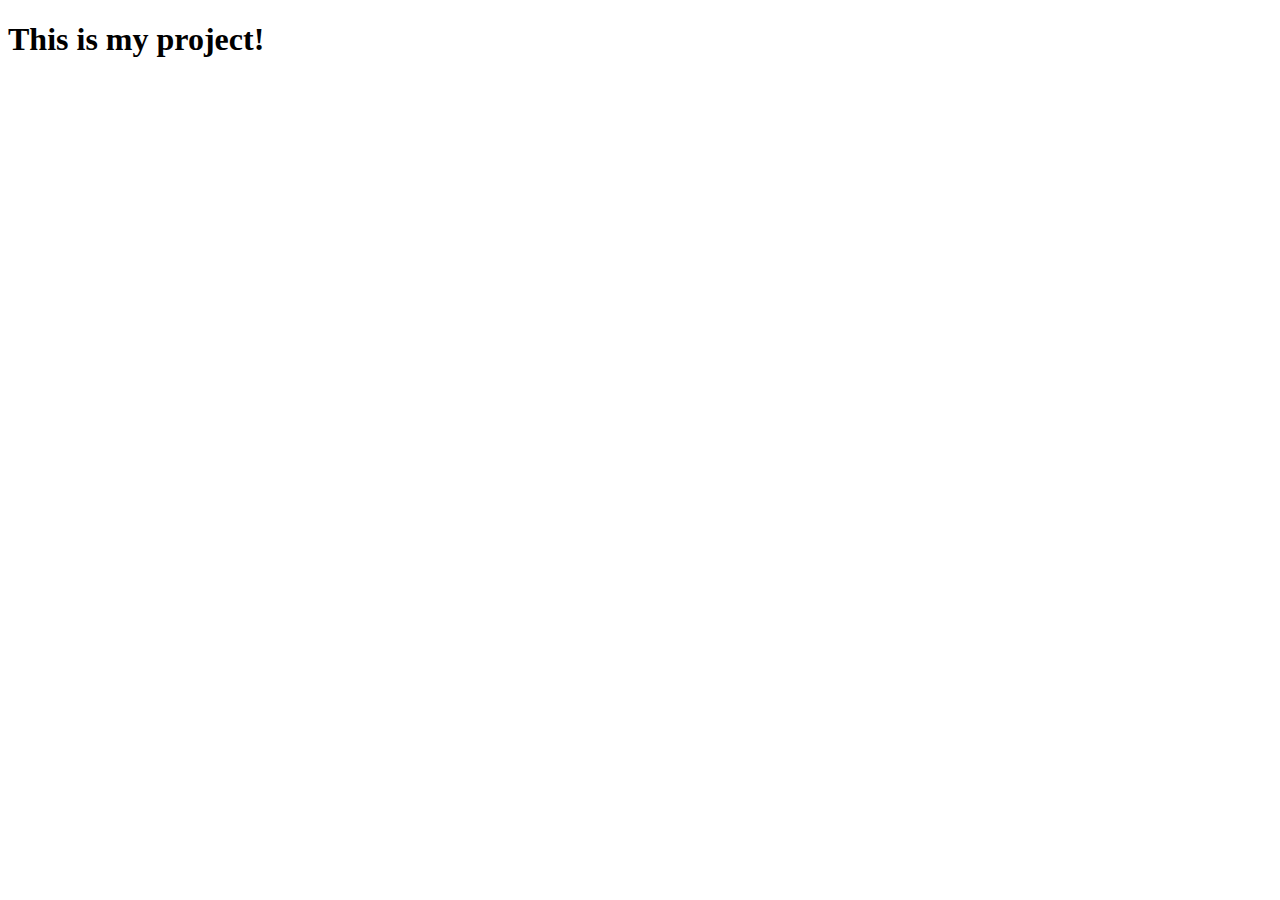
==== index.html @ bfaab8ca "First commit" ====
<!doctype HTML>
<html lang="en">
  <head>
    <meta charset="utf-8">
    <title>My JavaScripting Master's Student Project</title>
  </head>
  <body>
    <h1>This is my project!</h1>
    <script src="script.js"></script>
  </body>
</html>
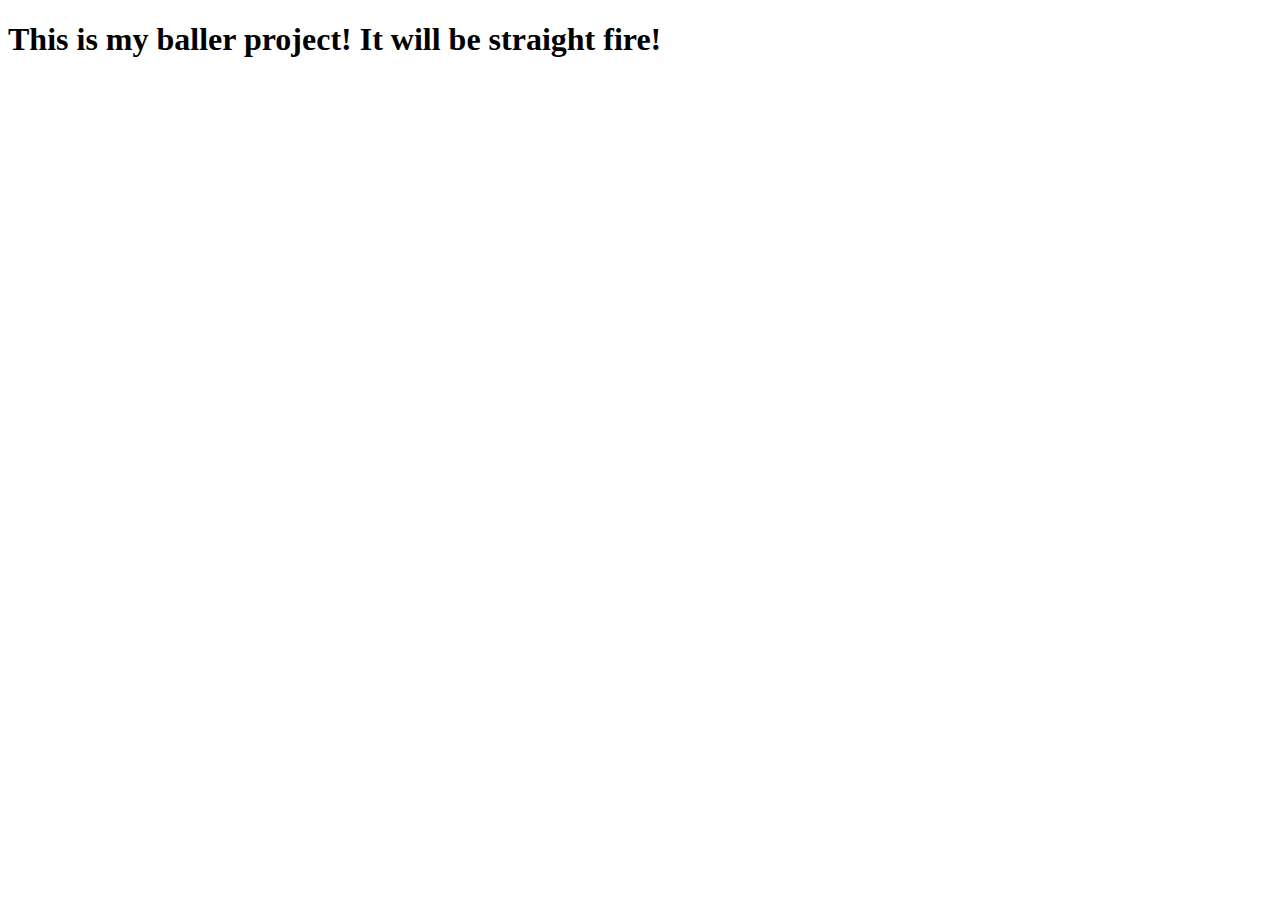
==== commit 888582bc: "Edit to H1" ====
--- a/index.html
+++ b/index.html
@@ -5,7 +5,7 @@
     <title>My JavaScripting Master's Student Project</title>
   </head>
   <body>
-    <h1>This is my project!</h1>
+    <h1>This is my baller project! It will be straight fire!</h1>
     <script src="script.js"></script>
   </body>
 </html>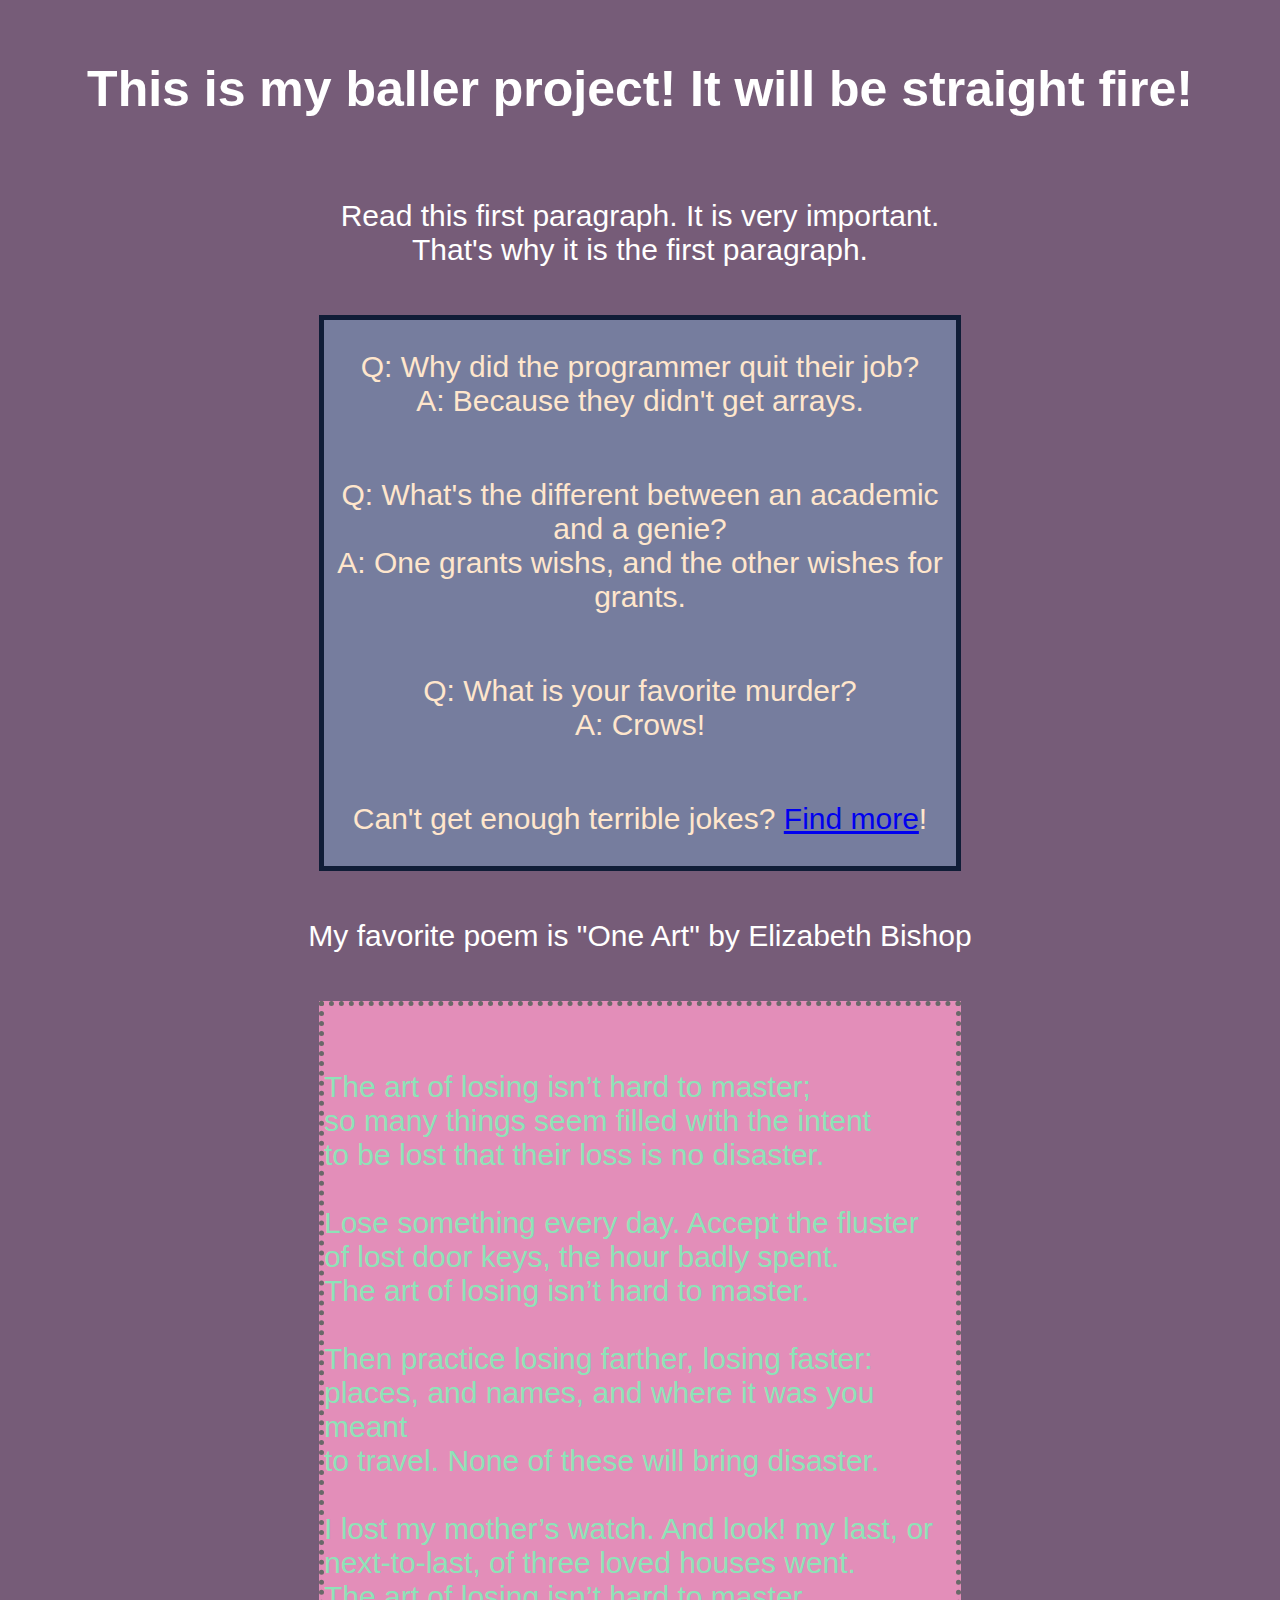
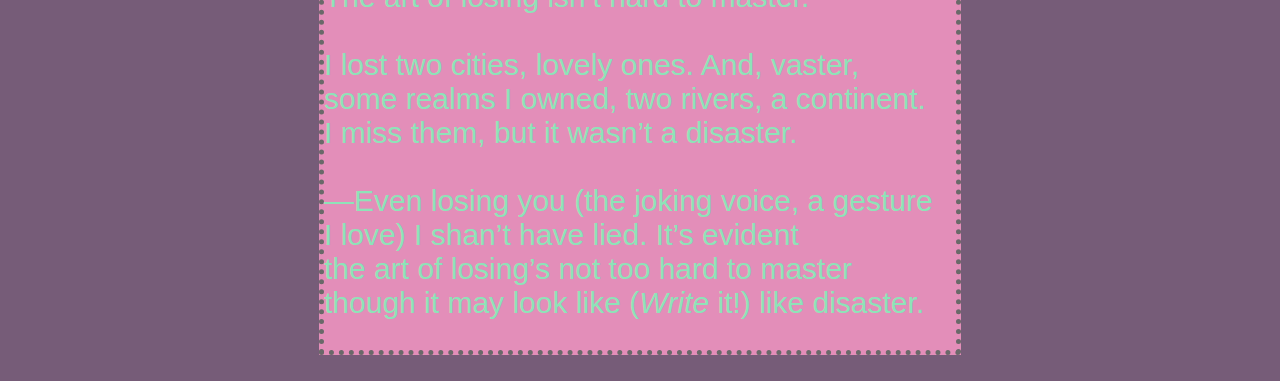
==== commit bb9db509: "Edits from Chapter 8" ====
--- a/index.html
+++ b/index.html
@@ -2,10 +2,53 @@
 <html lang="en">
   <head>
     <meta charset="utf-8">
+    <link rel="stylesheet" href="styles.css">
     <title>My JavaScripting Master's Student Project</title>
   </head>
   <body>
-    <h1>This is my baller project! It will be straight fire!</h1>
+    <div class="formatText">
+      <h1>This is my baller project! It will be straight fire!</h1>
+      <p>Read this first paragraph. It is very important.
+        That's why it is the first paragraph.</p>
+      <section id="joke">
+        <p> Q: Why did the programmer quit their job?
+          A: Because they didn't get arrays.</p>
+        <P>Q: What's the different between an academic and a genie?
+          A: One grants wishs, and the other wishes for grants.</P>
+        <p>Q: What is your favorite murder?
+          A: Crows!</p>
+        <p>Can't get enough terrible jokes? <a href="https://www.boredpanda.com/funny-bad-jokes/">Find more</a>!</p>
+        </section>
+        <p>My favorite poem is "One Art" by Elizabeth Bishop</p>
+        <section id="poem">
+          <p>
+            The art of losing isn’t hard to master;
+            so many things seem filled with the intent
+            to be lost that their loss is no disaster.
+
+            Lose something every day. Accept the fluster
+            of lost door keys, the hour badly spent.
+            The art of losing isn’t hard to master.
+
+            Then practice losing farther, losing faster:
+            places, and names, and where it was you meant
+            to travel. None of these will bring disaster.
+
+            I lost my mother’s watch. And look! my last, or
+            next-to-last, of three loved houses went.
+            The art of losing isn’t hard to master.
+
+            I lost two cities, lovely ones. And, vaster,
+            some realms I owned, two rivers, a continent.
+            I miss them, but it wasn’t a disaster.
+
+            —Even losing you (the joking voice, a gesture
+            I love) I shan’t have lied. It’s evident
+            the art of losing’s not too hard to master
+            though it may look like (<i>Write</i> it!) like disaster.  
+          </p>
+        </section>
+    </div>
     <script src="script.js"></script>
   </body>
 </html>--- a/styles.css
+++ b/styles.css
@@ -0,0 +1,43 @@
+body {
+    background-color: rgb(118, 92, 120);
+}
+
+h1 {
+    font-size: 50px;
+    font-weight: bold;
+}
+
+p {
+    font-size: 30px;
+}
+
+.formatText {
+    color: rgb(255, 255, 255);
+    text-align: center;
+    font-family: 'Roboto', sans-serif;
+    white-space: pre-line;
+}
+
+#joke {
+    border: 5px solid rgb(16, 29, 55);
+    background-color: rgb(118, 125, 158);
+    display: flex;
+    flex-direction: column;
+    justify-content: center;
+    align-items: center;
+    width: 50%;
+    margin: 0 auto;
+    color: rgb(255, 230, 204);
+}
+
+#poem {
+    border: 5px dotted rgb(105, 105, 105);
+    background-color: rgb(227, 142, 185);
+    display: flex;
+    flex-direction: center;
+    align-items: left;
+    text-align: left;
+    width: 50%;
+    margin: 0 auto;
+    color: rgb(142, 227, 184)
+}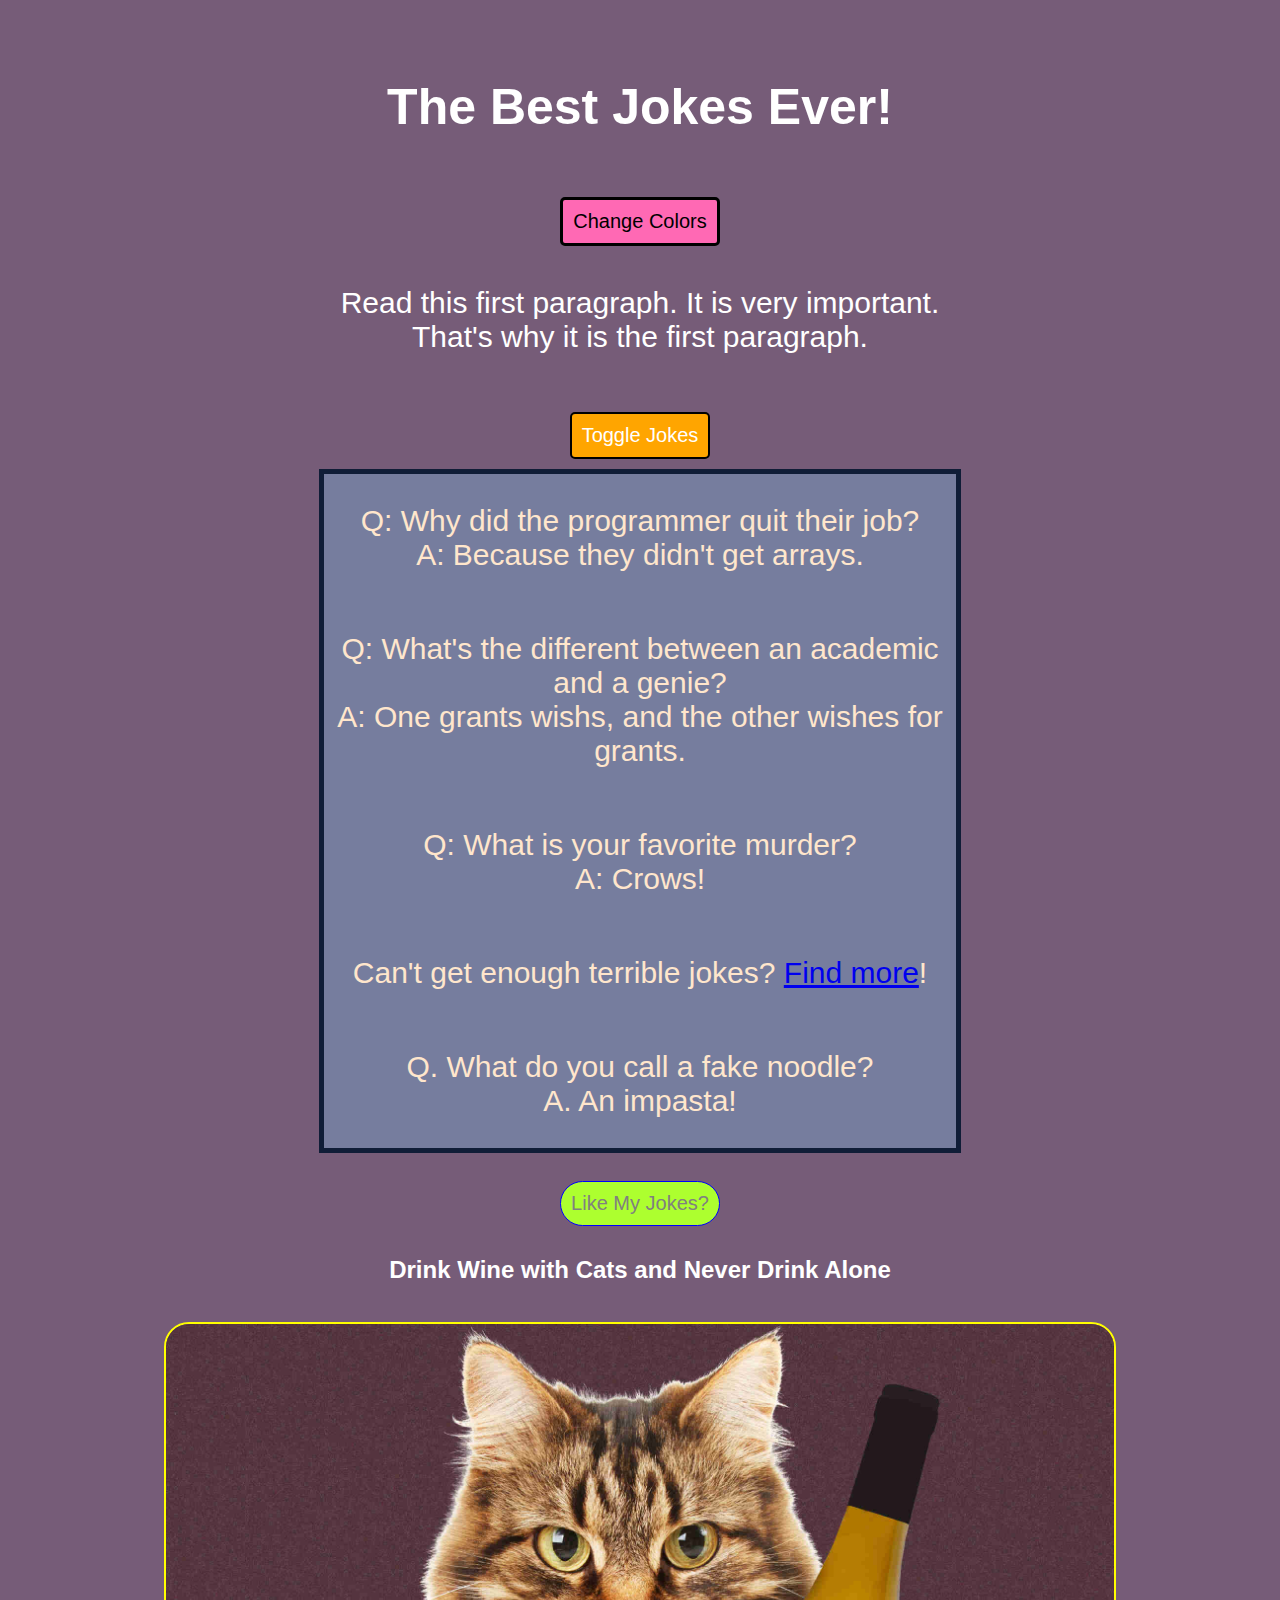
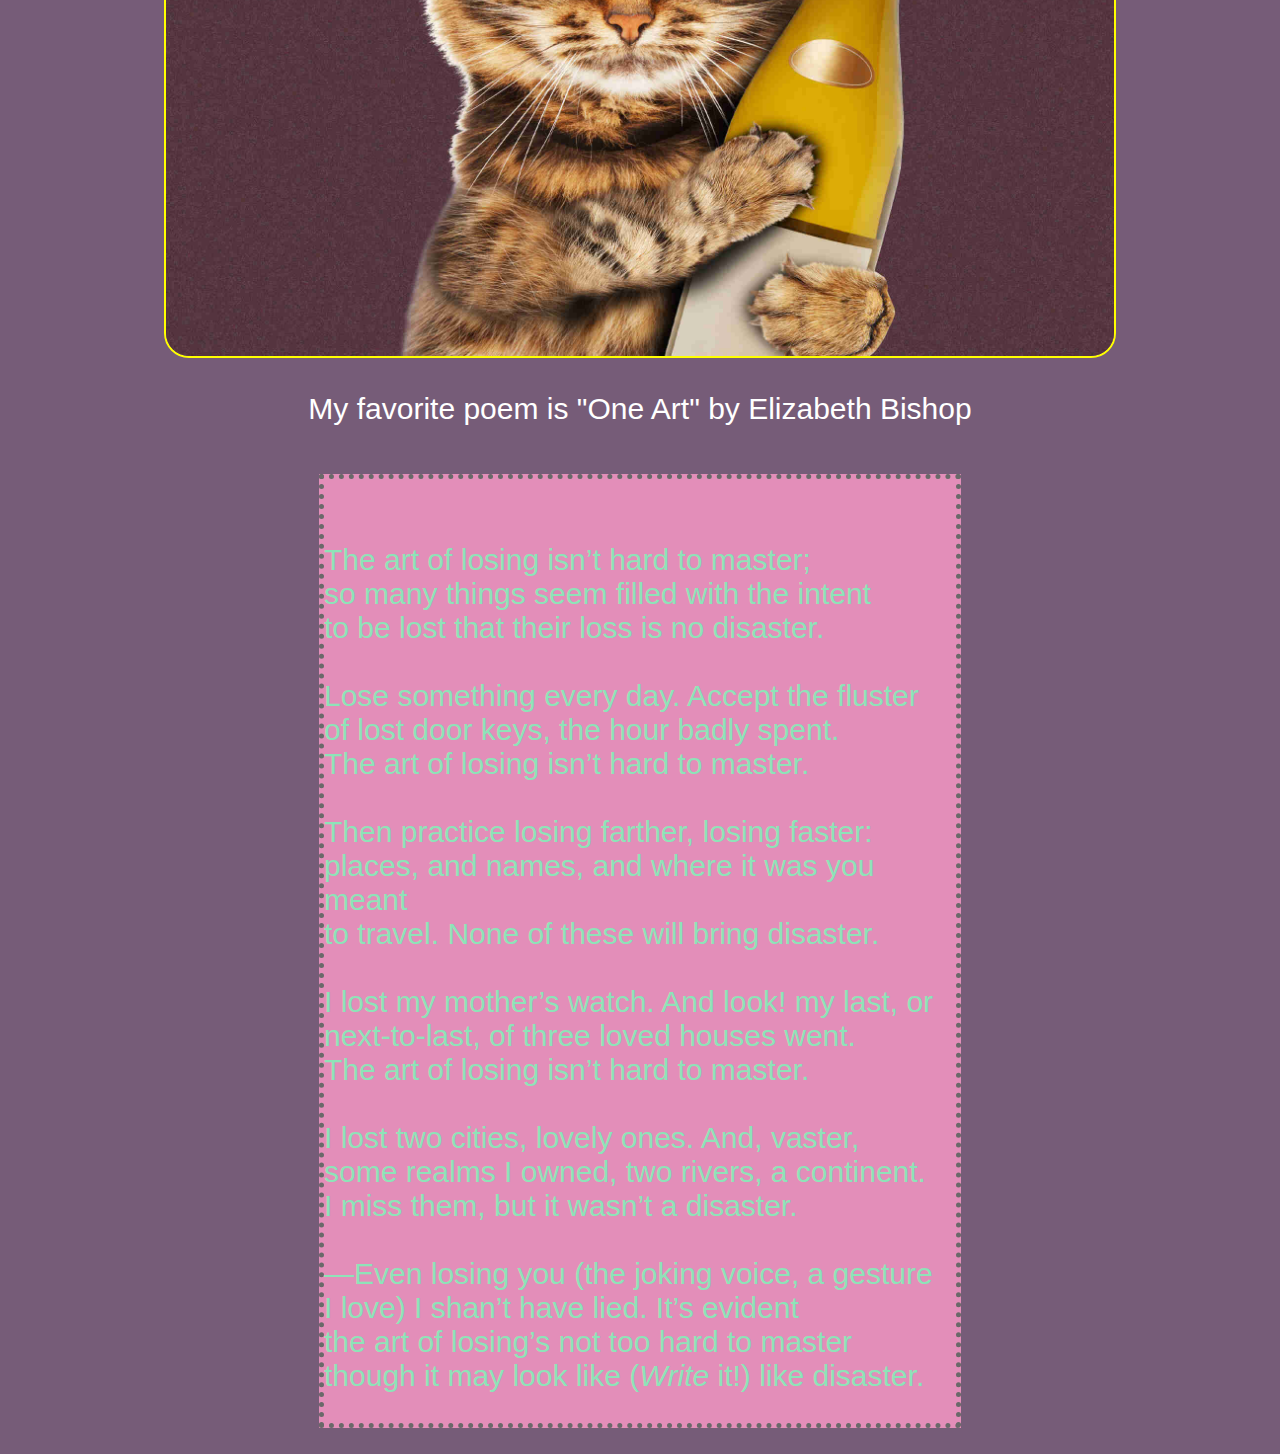
==== commit d69d0803: "Edits from Chapter 9" ====
--- a/index.html
+++ b/index.html
@@ -7,9 +7,12 @@
   </head>
   <body>
     <div class="formatText">
-      <h1>This is my baller project! It will be straight fire!</h1>
+      <h1 id="noShow">This is my baller project! It will be straight fire!</h1>
+      <h1>Bad Jokes Galore!</h1>
+      <button id="changeColors">Change Colors</button>
       <p>Read this first paragraph. It is very important.
         That's why it is the first paragraph.</p>
+      <button id="toggleJokes">Toggle Jokes</button>
       <section id="joke">
         <p> Q: Why did the programmer quit their job?
           A: Because they didn't get arrays.</p>
@@ -19,6 +22,9 @@
           A: Crows!</p>
         <p>Can't get enough terrible jokes? <a href="https://www.boredpanda.com/funny-bad-jokes/">Find more</a>!</p>
         </section>
+       <button id="likeJokes">Like My Jokes?</button> 
+        <h2>Drink Wine with Cats and Never Drink Alone</h2>
+        <img class="small" alt="Cats" src="catwine.jpeg"/>
         <p>My favorite poem is "One Art" by Elizabeth Bishop</p>
         <section id="poem">
           <p>
@@ -49,6 +55,7 @@
           </p>
         </section>
     </div>
+    <script src="https://code.jquery.com/jquery-3.6.0.min.js"></script>
     <script src="script.js"></script>
   </body>
 </html>--- a/styles.css
+++ b/styles.css
@@ -40,4 +40,41 @@
     width: 50%;
     margin: 0 auto;
     color: rgb(142, 227, 184)
+}
+
+#toggleJokes {
+    background-color: orange;
+    color: white;
+    font-size: 20px;
+    border: 1px solid white;
+    border-radius: 5px;
+    padding: 10px;
+    margin: 10px;
+}
+
+#likeJokes {
+    background-color: greenyellow;
+    color: gray;
+    font-size: 20px;
+    border: 1px solid blue;
+    border-radius: 25px;
+    padding: 10px;
+    margin: 10px;
+}
+
+.small {
+    max-width: 75%;
+    height: auto;
+    border-radius: 25px;
+    border: 2px solid yellow;
+}
+
+#changeColors {
+    background-color: hotpink;
+    color: black;
+    font-size: 20px;
+    border: 3px solid black;
+    border-radius: 5px;
+    padding: 10px;
+    margin: 10px;
 }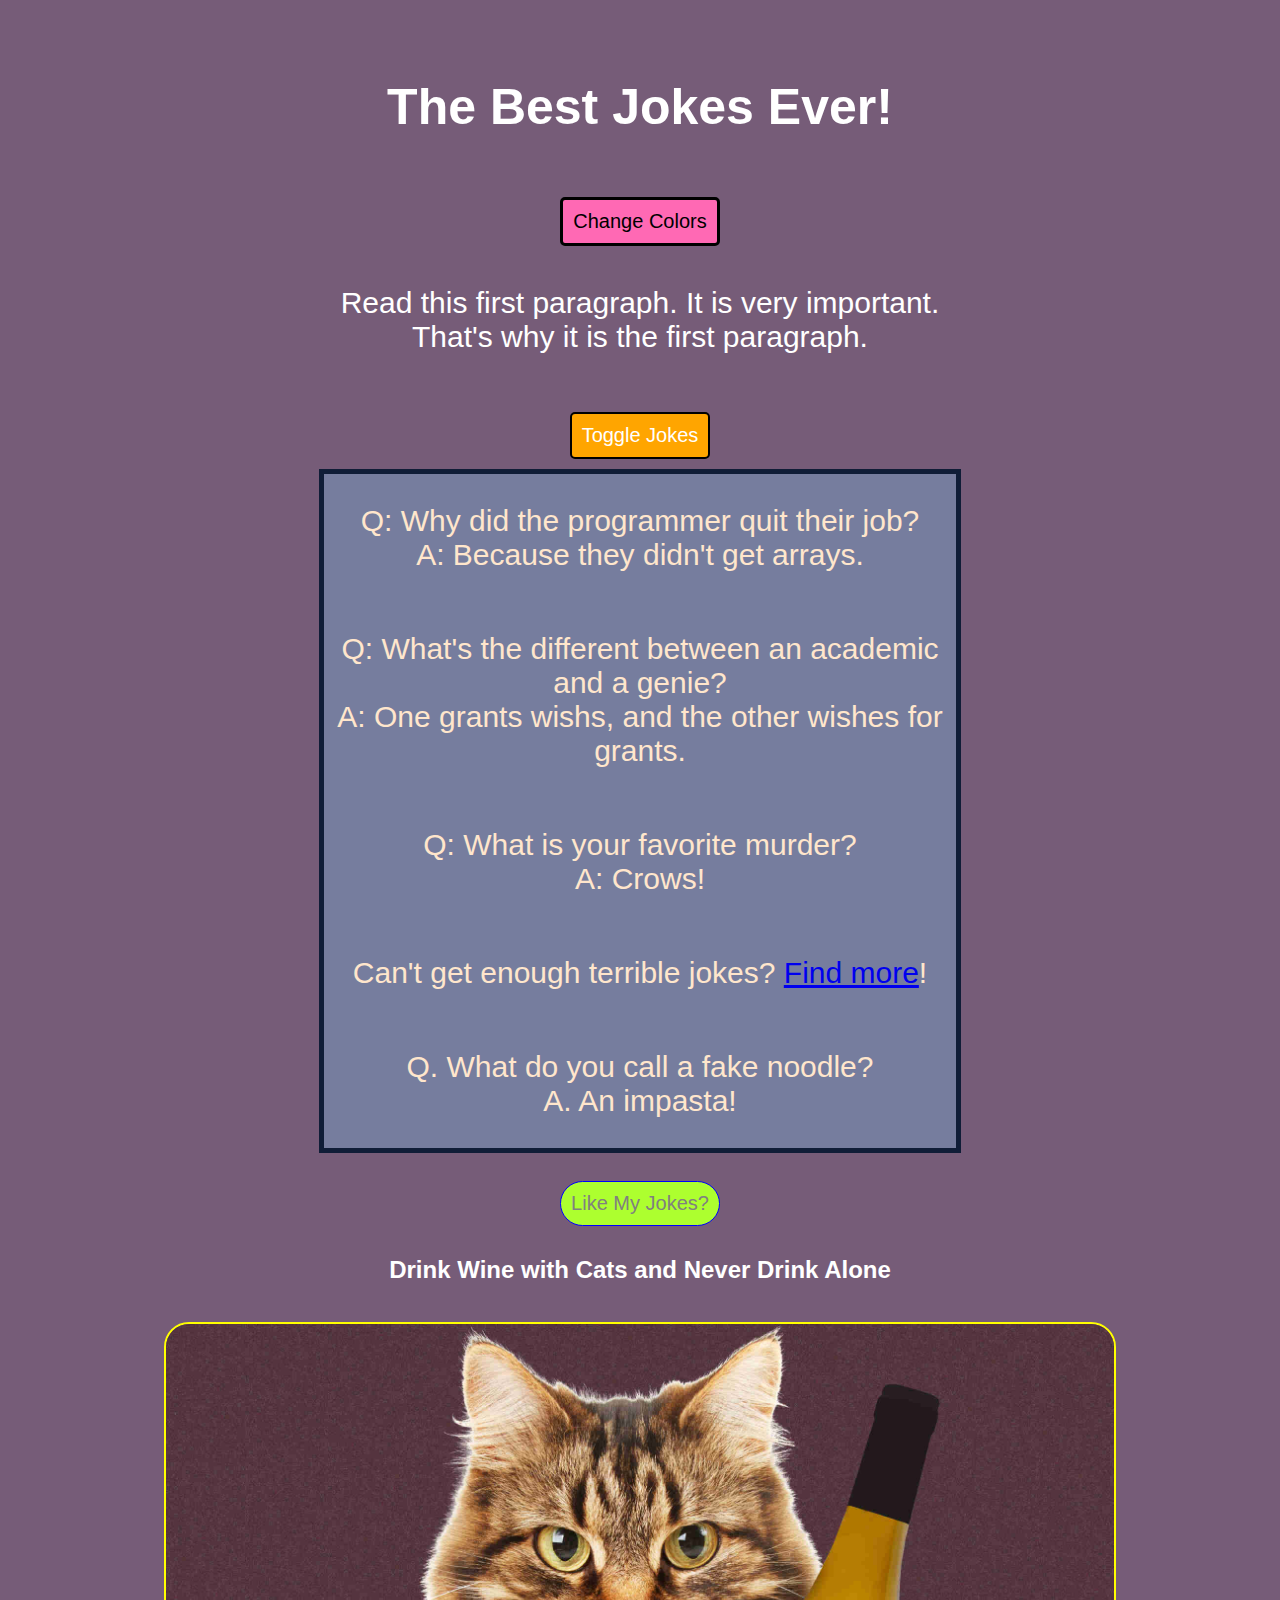
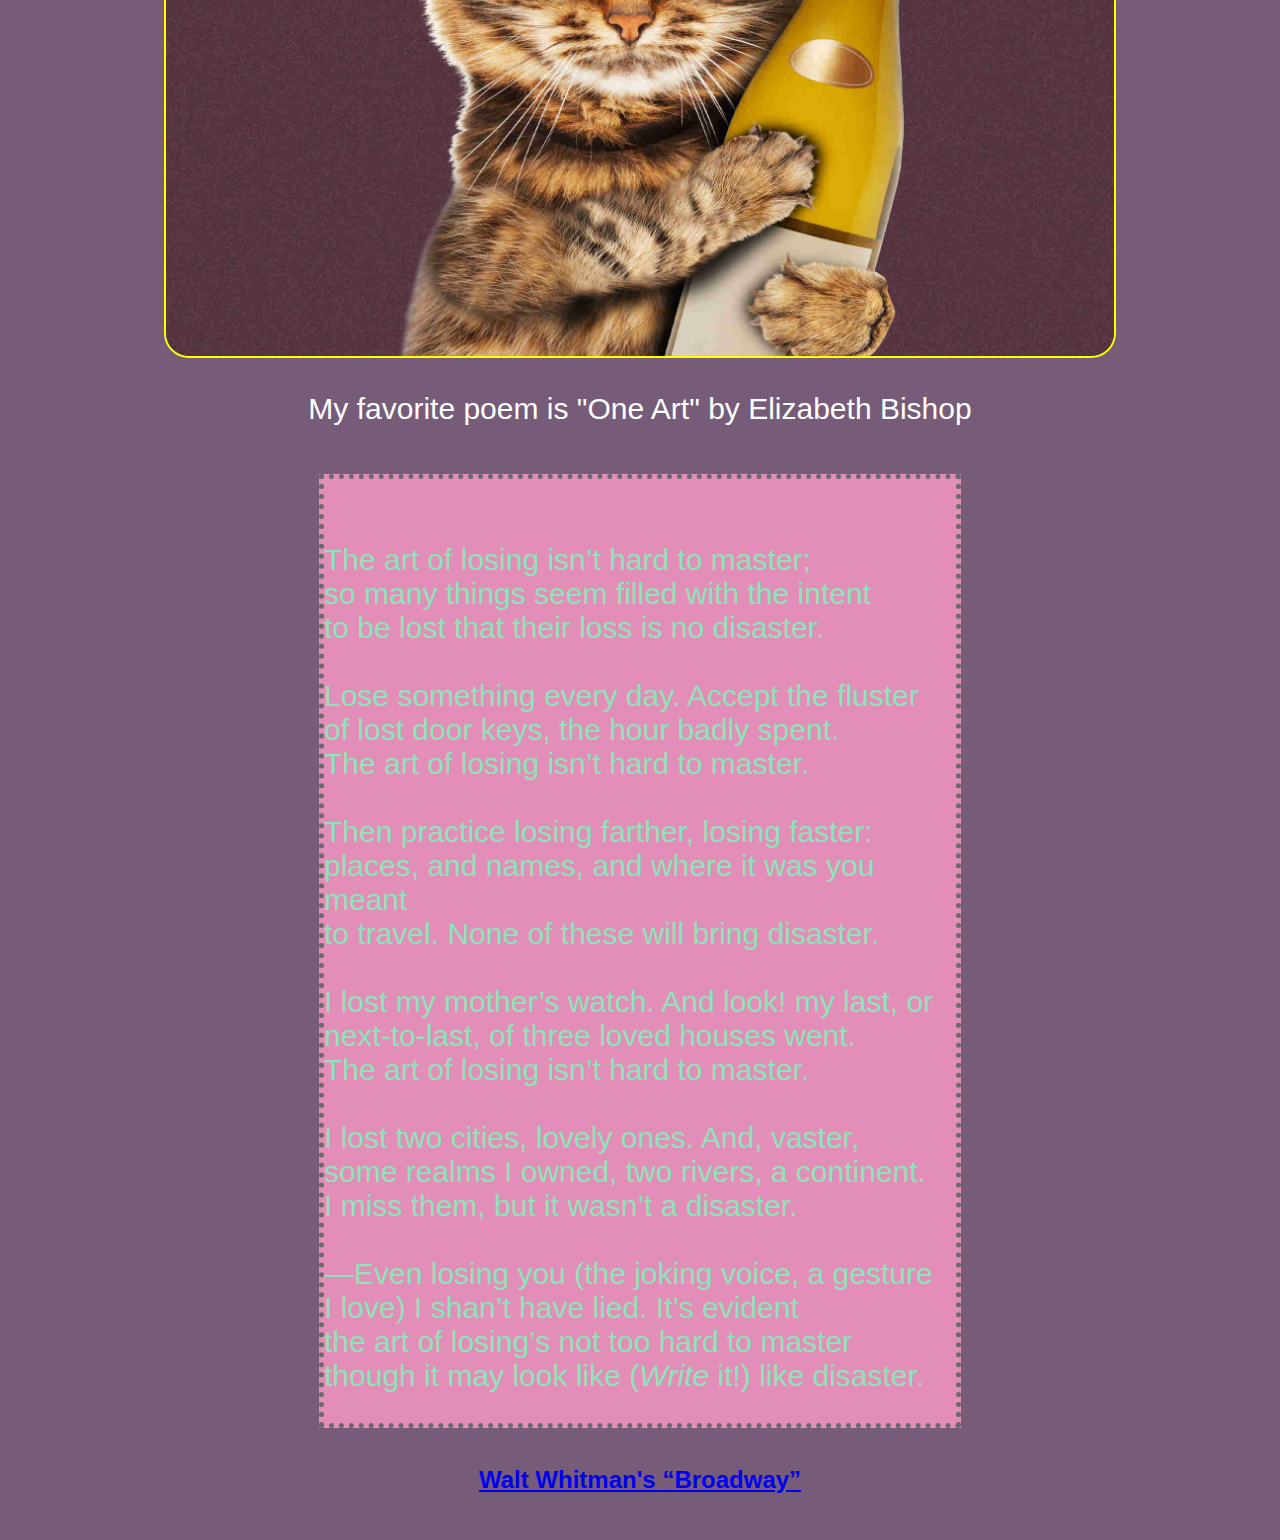
==== commit edd075cd: "Edits and challenges from Chapter 10" ====
--- a/index.html
+++ b/index.html
@@ -24,7 +24,7 @@
         </section>
        <button id="likeJokes">Like My Jokes?</button> 
         <h2>Drink Wine with Cats and Never Drink Alone</h2>
-        <img class="small" alt="Cats" src="catwine.jpeg"/>
+        <img class="small" alt="Cats" src="catwine.jpeg" alt="Cat holding a bottle of wine"/>
         <p>My favorite poem is "One Art" by Elizabeth Bishop</p>
         <section id="poem">
           <p>
@@ -54,7 +54,8 @@
             though it may look like (<i>Write</i> it!) like disaster.  
           </p>
         </section>
-    </div>
+        <h2><a href="poem.html">Walt Whitman's <q>Broadway</q></a></h2>
+      </div>
     <script src="https://code.jquery.com/jquery-3.6.0.min.js"></script>
     <script src="script.js"></script>
   </body>
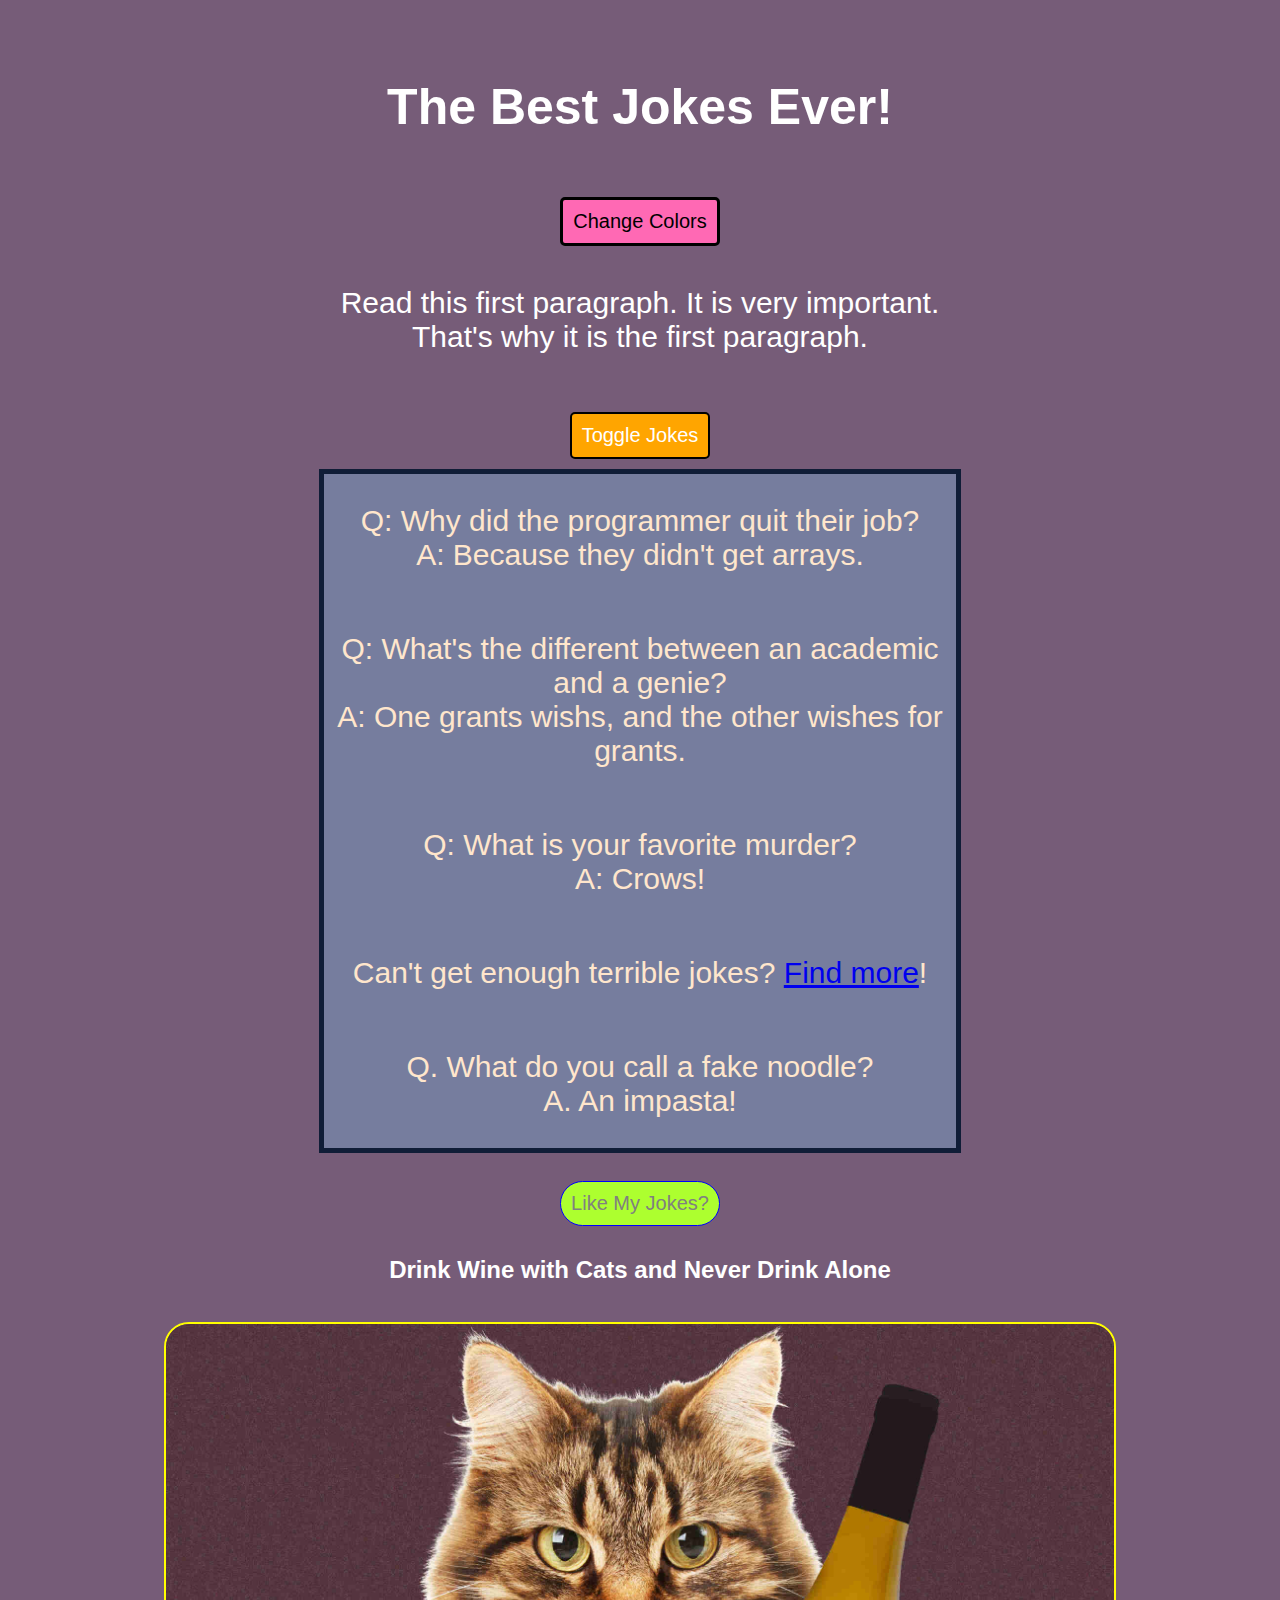
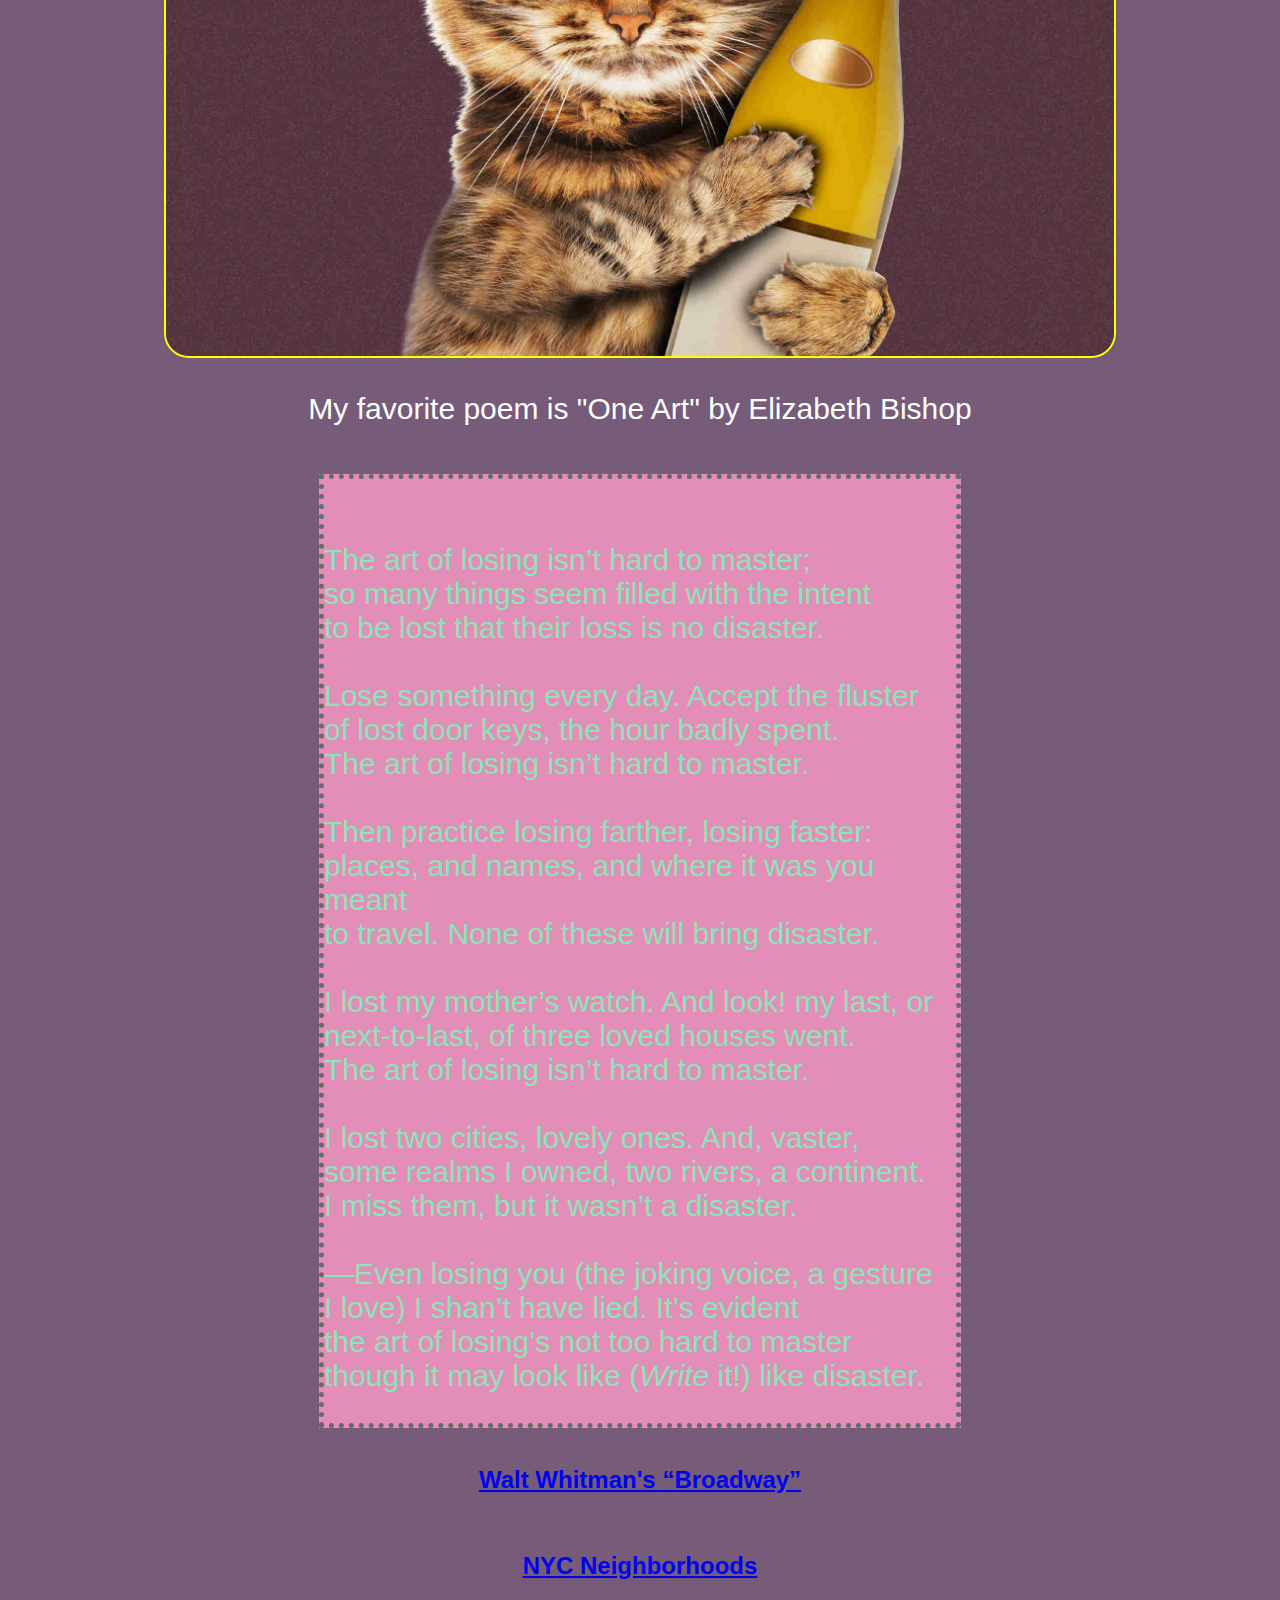
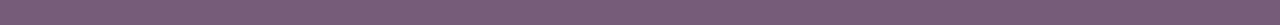
==== commit 95163569: "Edits and challenges from Chapters 12 and 13" ====
--- a/index.html
+++ b/index.html
@@ -55,6 +55,7 @@
           </p>
         </section>
         <h2><a href="poem.html">Walt Whitman's <q>Broadway</q></a></h2>
+        <h2><a href="nyc-data.html">NYC Neighborhoods</a></h2>
       </div>
     <script src="https://code.jquery.com/jquery-3.6.0.min.js"></script>
     <script src="script.js"></script>
